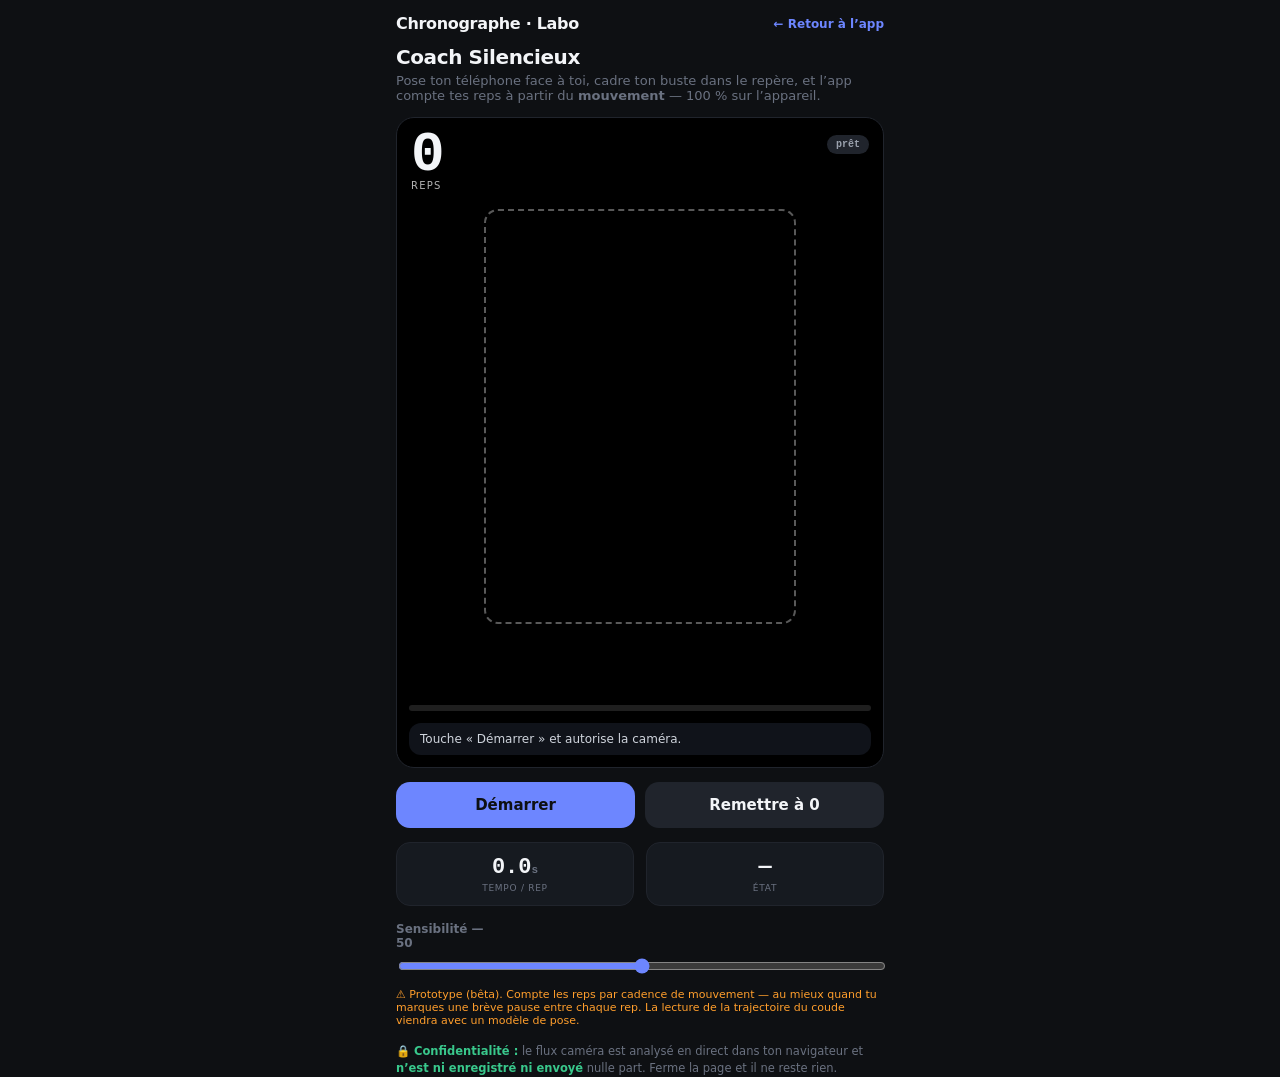
==== proto/coach-silencieux.html @ 51d2905a "Incrément 3 : calibration du RIR, wake lock au repos, prototype Coach Silencieux Troisième lot (R&D " ====
<!DOCTYPE html>
<html lang="fr">
<head>
<meta charset="utf-8">
<meta name="viewport" content="width=device-width, initial-scale=1, viewport-fit=cover, maximum-scale=1">
<meta name="theme-color" content="#0E1013">
<title>Coach Silencieux — prototype</title>
<style>
  :root{
    --ink:#F3F5F8;--mut:#6a7180;--line:#20242c;--card:#161A20;--bg:#0E1013;
    --signal:#6D86FF;--volt:#C6F135;--amber:#FF9E2C;--good:#39C88C;
    --mono:ui-monospace,"SF Mono",Menlo,"JetBrains Mono",monospace;
    --sans:-apple-system,BlinkMacSystemFont,"Segoe UI",Roboto,system-ui,sans-serif;
  }
  *{box-sizing:border-box;}
  html,body{margin:0;height:100%;}
  body{background:var(--bg);color:var(--ink);font-family:var(--sans);
    padding:calc(env(safe-area-inset-top,0px) + 14px) 16px calc(env(safe-area-inset-bottom,0px) + 16px);
    max-width:520px;margin:0 auto;-webkit-font-smoothing:antialiased;}
  .top{display:flex;align-items:center;justify-content:space-between;margin-bottom:12px;}
  .brand{font-weight:800;letter-spacing:-.02em;}
  .pill{font-family:var(--mono);font-size:10px;font-weight:700;background:#20242c;color:#9aa1ad;padding:4px 9px;border-radius:999px;}
  .pill.live{background:color-mix(in srgb,var(--good) 20%,transparent);color:var(--good);}
  h1{font-size:20px;margin:0 0 4px;letter-spacing:-.02em;}
  .lead{color:var(--mut);font-size:13px;margin:0 0 14px;}
  .stage{position:relative;border-radius:18px;overflow:hidden;background:#000;aspect-ratio:3/4;border:1px solid var(--line);}
  video{position:absolute;inset:0;width:100%;height:100%;object-fit:cover;transform:scaleX(-1);}
  .roi{position:absolute;left:18%;top:14%;width:64%;height:64%;border:2px dashed rgba(255,255,255,.35);border-radius:14px;pointer-events:none;}
  .count{position:absolute;top:12px;left:14px;z-index:2;}
  .count .n{font-family:var(--mono);font-size:56px;font-weight:700;line-height:.9;text-shadow:0 2px 10px rgba(0,0,0,.6);}
  .count .l{font-size:10px;letter-spacing:.12em;text-transform:uppercase;color:rgba(255,255,255,.7);}
  .lp{position:absolute;top:14px;right:14px;z-index:2;}
  .cue{position:absolute;left:12px;right:12px;bottom:12px;z-index:2;background:rgba(20,24,32,.82);backdrop-filter:blur(6px);
    border-radius:12px;padding:9px 11px;font-size:12px;color:#cfd4dc;}
  .motion{position:absolute;left:12px;right:12px;bottom:56px;height:6px;border-radius:3px;background:rgba(255,255,255,.12);overflow:hidden;z-index:2;}
  .motion i{display:block;height:100%;width:0;background:var(--signal);transition:width .06s linear;}
  .msg{position:absolute;inset:0;display:flex;align-items:center;justify-content:center;text-align:center;padding:24px;color:var(--mut);font-size:14px;z-index:3;}
  .controls{display:flex;gap:10px;margin-top:14px;}
  .btn{flex:1;border:0;border-radius:14px;padding:14px;font-weight:800;font-size:15px;font-family:inherit;cursor:pointer;background:#20242c;color:var(--ink);}
  .btn.primary{background:var(--signal);color:#0E1013;}
  .btn.volt{background:var(--volt);color:#2b3400;}
  .row{display:flex;gap:12px;margin-top:14px;}
  .card{flex:1;background:var(--card);border:1px solid var(--line);border-radius:14px;padding:12px;text-align:center;}
  .card .v{font-family:var(--mono);font-weight:700;font-size:22px;}
  .card .k{font-size:9px;letter-spacing:.08em;text-transform:uppercase;color:var(--mut);margin-top:3px;}
  .field{margin-top:16px;}
  .field span{display:block;font-size:12px;font-weight:700;color:var(--mut);margin-bottom:6px;}
  input[type=range]{width:100%;accent-color:var(--signal);}
  .note{margin-top:16px;font-size:11.5px;color:var(--mut);line-height:1.5;}
  .note b{color:var(--good);}
  a.back{color:var(--signal);font-size:12px;text-decoration:none;font-weight:700;}
  .disc{font-size:11px;color:var(--amber);margin-top:10px;}
  :focus-visible{outline:3px solid var(--signal);outline-offset:2px;}
</style>
</head>
<body>
  <div class="top">
    <div class="brand">Chronographe · Labo</div>
    <a class="back" href="../index.html">← Retour à l’app</a>
  </div>
  <h1>Coach Silencieux</h1>
  <p class="lead">Pose ton téléphone face à toi, cadre ton buste dans le repère, et l’app compte tes reps à partir du <b>mouvement</b> — 100 % sur l’appareil.</p>

  <div class="stage" id="stage">
    <video id="video" playsinline muted></video>
    <div class="roi"></div>
    <div class="count"><div class="n" id="reps">0</div><div class="l">reps</div></div>
    <div class="lp"><span class="pill" id="pill">prêt</span></div>
    <div class="motion"><i id="motionbar"></i></div>
    <div class="cue" id="cue">Touche « Démarrer » et autorise la caméra.</div>
    <div class="msg" id="msg" hidden></div>
  </div>

  <div class="controls">
    <button class="btn primary" id="toggle">Démarrer</button>
    <button class="btn" id="reset">Remettre à 0</button>
  </div>

  <div class="row">
    <div class="card"><div class="v" id="tempo">0.0<span style="font-size:11px;color:var(--mut)">s</span></div><div class="k">Tempo / rep</div></div>
    <div class="card"><div class="v" id="active">—</div><div class="k">État</div></div>
  </div>

  <div class="field">
    <span>Sensibilité — <span id="sensval">50</span></span>
    <input type="range" id="sens" min="5" max="95" value="50">
  </div>

  <p class="disc">⚠︎ Prototype (bêta). Compte les reps par cadence de mouvement — au mieux quand tu marques une brève pause entre chaque rep. La lecture de la trajectoire du coude viendra avec un modèle de pose.</p>
  <p class="note"><b>🔒 Confidentialité :</b> le flux caméra est analysé en direct dans ton navigateur et <b>n’est ni enregistré ni envoyé</b> nulle part. Ferme la page et il ne reste rien.</p>

<script>
(function(){
  const $ = id => document.getElementById(id);
  const video=$('video'), pill=$('pill'), cue=$('cue'), msg=$('msg'),
        repsEl=$('reps'), bar=$('motionbar'), tempoEl=$('tempo'), activeEl=$('active'),
        sens=$('sens'), sensval=$('sensval'), toggle=$('toggle'), resetBtn=$('reset');

  let stream=null, running=false, raf=null;
  const proc=document.createElement('canvas'); proc.width=96; proc.height=128;
  const pctx=proc.getContext('2d',{willReadFrequently:true});
  let prev=null, ema=0, reps=0, phase='still', lastRepAt=0, phaseStart=0, lastTempo=0;

  function showMsg(t){ msg.hidden=false; msg.textContent=t; }
  function hideMsg(){ msg.hidden=true; }

  async function start(){
    try{
      stream=await navigator.mediaDevices.getUserMedia({video:{facingMode:'environment',width:{ideal:640}},audio:false});
      video.srcObject=stream; await video.play();
      running=true; hideMsg(); pill.textContent='en cours'; pill.classList.add('live');
      cue.textContent='Cadre ton buste dans le repère et fais tes reps.';
      toggle.textContent='Pause'; prev=null; loop();
    }catch(e){
      showMsg('Caméra indisponible ou refusée. Autorise l’accès caméra dans ton navigateur, puis réessaie. ('+(e && e.name || e)+')');
    }
  }
  function stop(){
    running=false; if(raf) cancelAnimationFrame(raf);
    if(stream){ stream.getTracks().forEach(t=>t.stop()); stream=null; }
    pill.textContent='en pause'; pill.classList.remove('live'); toggle.textContent='Reprendre';
    activeEl.textContent='—'; bar.style.width='0%';
  }

  function loop(){
    if(!running) return;
    raf=requestAnimationFrame(loop);
    if(video.readyState<2) return;
    pctx.drawImage(video,0,0,proc.width,proc.height);
    const img=pctx.getImageData(0,0,proc.width,proc.height).data;
    // ROI centrale (64% central) en niveaux de gris
    let sum=0, count=0;
    const x0=proc.width*0.18|0, x1=proc.width*0.82|0, y0=proc.height*0.14|0, y1=proc.height*0.78|0;
    const gray=new Float32Array(proc.width*proc.height);
    for(let y=y0;y<y1;y++) for(let x=x0;x<x1;x++){
      const i=(y*proc.width+x)*4;
      const g=(img[i]*0.3+img[i+1]*0.59+img[i+2]*0.11);
      gray[y*proc.width+x]=g;
      if(prev){ sum+=Math.abs(g-prev[y*proc.width+x]); count++; }
    }
    prev=gray;
    if(!count){ return; }
    const motion=sum/count/255; // 0..~1
    ema=ema*0.6+motion*0.4;
    const level=Math.min(1,ema*6);
    bar.style.width=(level*100).toFixed(0)+'%';

    // seuils dérivés de la sensibilité
    const s=+sens.value/100;                 // 0.05..0.95
    const hi=0.10*(1-s)+0.015;               // sensible => seuil bas
    const lo=hi*0.5;
    const now=performance.now();

    if(phase==='still' && ema>hi){
      phase='moving'; phaseStart=now; activeEl.textContent='mouvement';
    } else if(phase==='moving' && ema<lo){
      phase='still'; activeEl.textContent='repos';
      // une rep = une salve de mouvement, si assez espacée (anti-rebond 350ms)
      if(now-lastRepAt>350){
        reps++; lastTempo=(now-phaseStart)/1000; lastRepAt=now;
        repsEl.textContent=reps; tempoEl.innerHTML=lastTempo.toFixed(1)+'<span style="font-size:11px;color:var(--mut)">s</span>';
        if(navigator.vibrate) navigator.vibrate(20);
        pill.textContent=reps+' reps';
      }
    }
  }

  toggle.addEventListener('click',()=>{ running?stop():start(); });
  resetBtn.addEventListener('click',()=>{ reps=0; repsEl.textContent='0'; tempoEl.innerHTML='0.0<span style="font-size:11px;color:var(--mut)">s</span>'; pill.textContent=running?'en cours':'prêt'; });
  sens.addEventListener('input',()=>{ sensval.textContent=sens.value; });
  window.addEventListener('pagehide',stop);

  if(!navigator.mediaDevices||!navigator.mediaDevices.getUserMedia){
    showMsg('Ce navigateur ne donne pas accès à la caméra. Essaie Safari (iOS) ou Chrome, en HTTPS.');
    toggle.disabled=true;
  }
})();
</script>
</body>
</html>
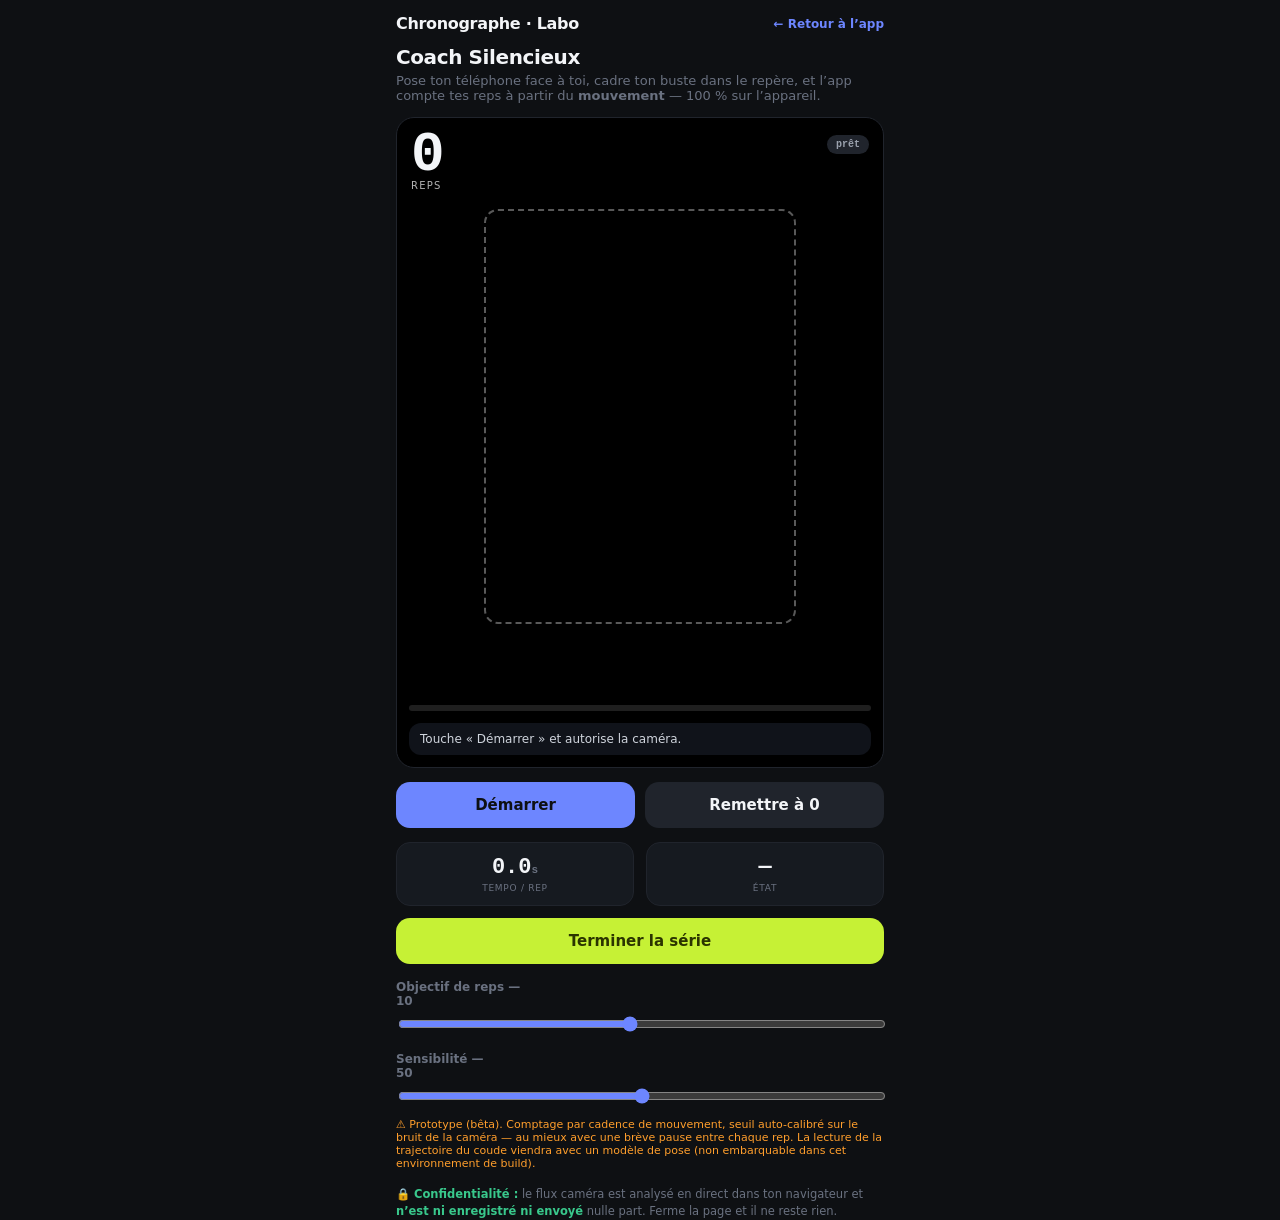
==== commit 96e14bb7: "Coach Silencieux : détecteur auto-calibré + objectif de reps + journal de séries Amélioration du pro" ====
--- a/proto/coach-silencieux.html
+++ b/proto/coach-silencieux.html
@@ -81,12 +81,25 @@
     <div class="card"><div class="v" id="active">—</div><div class="k">État</div></div>
   </div>
 
+  <div class="controls" style="margin-top:12px">
+    <button class="btn volt" id="endset">Terminer la série</button>
+  </div>
+
+  <div class="field">
+    <span>Objectif de reps — <span id="tgtval">10</span></span>
+    <input type="range" id="tgt" min="1" max="20" value="10">
+  </div>
   <div class="field">
     <span>Sensibilité — <span id="sensval">50</span></span>
     <input type="range" id="sens" min="5" max="95" value="50">
   </div>
 
-  <p class="disc">⚠︎ Prototype (bêta). Compte les reps par cadence de mouvement — au mieux quand tu marques une brève pause entre chaque rep. La lecture de la trajectoire du coude viendra avec un modèle de pose.</p>
+  <div id="sets" hidden>
+    <div style="font-size:11px;font-weight:800;letter-spacing:.12em;text-transform:uppercase;color:var(--mut);margin:14px 0 8px">Séries de la session</div>
+    <div id="setlist"></div>
+  </div>
+
+  <p class="disc">⚠︎ Prototype (bêta). Comptage par cadence de mouvement, seuil auto-calibré sur le bruit de la caméra — au mieux avec une brève pause entre chaque rep. La lecture de la trajectoire du coude viendra avec un modèle de pose (non embarquable dans cet environnement de build).</p>
   <p class="note"><b>🔒 Confidentialité :</b> le flux caméra est analysé en direct dans ton navigateur et <b>n’est ni enregistré ni envoyé</b> nulle part. Ferme la page et il ne reste rien.</p>
 
 <script>
@@ -94,23 +107,27 @@
   const $ = id => document.getElementById(id);
   const video=$('video'), pill=$('pill'), cue=$('cue'), msg=$('msg'),
         repsEl=$('reps'), bar=$('motionbar'), tempoEl=$('tempo'), activeEl=$('active'),
-        sens=$('sens'), sensval=$('sensval'), toggle=$('toggle'), resetBtn=$('reset');
+        sens=$('sens'), sensval=$('sensval'), toggle=$('toggle'), resetBtn=$('reset'),
+        tgt=$('tgt'), tgtval=$('tgtval'), endset=$('endset'), setsBox=$('sets'), setlist=$('setlist');
 
   let stream=null, running=false, raf=null;
   const proc=document.createElement('canvas'); proc.width=96; proc.height=128;
   const pctx=proc.getContext('2d',{willReadFrequently:true});
-  let prev=null, ema=0, reps=0, phase='still', lastRepAt=0, phaseStart=0, lastTempo=0;
-
-  function showMsg(t){ msg.hidden=false; msg.textContent=t; }
-  function hideMsg(){ msg.hidden=true; }
+  let prev=null, ema=0, floor=0, reps=0, tempoSum=0, phase='still',
+      lastRepAt=0, phaseStart=0, calibUntil=0, doneSets=[];
+
+  const showMsg=t=>{ msg.hidden=false; msg.textContent=t; };
+  const hideMsg=()=>{ msg.hidden=true; };
+  const setTempo=v=>{ tempoEl.innerHTML=v.toFixed(1)+'<span style="font-size:11px;color:var(--mut)">s</span>'; };
 
   async function start(){
     try{
       stream=await navigator.mediaDevices.getUserMedia({video:{facingMode:'environment',width:{ideal:640}},audio:false});
       video.srcObject=stream; await video.play();
-      running=true; hideMsg(); pill.textContent='en cours'; pill.classList.add('live');
-      cue.textContent='Cadre ton buste dans le repère et fais tes reps.';
-      toggle.textContent='Pause'; prev=null; loop();
+      running=true; hideMsg(); pill.textContent='calibration…'; pill.classList.add('live');
+      cue.textContent='Reste immobile un instant, je calibre le bruit de la caméra…';
+      toggle.textContent='Pause'; prev=null; floor=0; ema=0; calibUntil=performance.now()+1300;
+      loop();
     }catch(e){
       showMsg('Caméra indisponible ou refusée. Autorise l’accès caméra dans ton navigateur, puis réessaie. ('+(e && e.name || e)+')');
     }
@@ -119,7 +136,15 @@
     running=false; if(raf) cancelAnimationFrame(raf);
     if(stream){ stream.getTracks().forEach(t=>t.stop()); stream=null; }
     pill.textContent='en pause'; pill.classList.remove('live'); toggle.textContent='Reprendre';
-    activeEl.textContent='—'; bar.style.width='0%';
+    activeEl.textContent='—'; bar.style.width='0%'; phase='still';
+  }
+
+  function addRep(now){
+    reps++; const tmp=(now-phaseStart)/1000; tempoSum+=tmp;
+    repsEl.textContent=reps; setTempo(tmp); pill.textContent=reps+' reps';
+    const target=+tgt.value;
+    if(reps===target){ if(navigator.vibrate) navigator.vibrate([60,40,120]); pill.textContent='objectif ✓'; document.getElementById('stage').style.outline='3px solid var(--volt)'; setTimeout(()=>document.getElementById('stage').style.outline='',500); }
+    else if(navigator.vibrate) navigator.vibrate(20);
   }
 
   function loop(){
@@ -128,9 +153,8 @@
     if(video.readyState<2) return;
     pctx.drawImage(video,0,0,proc.width,proc.height);
     const img=pctx.getImageData(0,0,proc.width,proc.height).data;
-    // ROI centrale (64% central) en niveaux de gris
+    const x0=proc.width*0.18|0, x1=proc.width*0.82|0, y0=proc.height*0.14|0, y1=proc.height*0.78|0;
     let sum=0, count=0;
-    const x0=proc.width*0.18|0, x1=proc.width*0.82|0, y0=proc.height*0.14|0, y1=proc.height*0.78|0;
     const gray=new Float32Array(proc.width*proc.height);
     for(let y=y0;y<y1;y++) for(let x=x0;x<x1;x++){
       const i=(y*proc.width+x)*4;
@@ -139,35 +163,48 @@
       if(prev){ sum+=Math.abs(g-prev[y*proc.width+x]); count++; }
     }
     prev=gray;
-    if(!count){ return; }
-    const motion=sum/count/255; // 0..~1
+    if(!count) return;
+    const motion=sum/count/255;
     ema=ema*0.6+motion*0.4;
-    const level=Math.min(1,ema*6);
-    bar.style.width=(level*100).toFixed(0)+'%';
-
-    // seuils dérivés de la sensibilité
-    const s=+sens.value/100;                 // 0.05..0.95
-    const hi=0.10*(1-s)+0.015;               // sensible => seuil bas
-    const lo=hi*0.5;
+
+    // Plancher de bruit adaptatif : descend vite, remonte lentement.
+    if(floor===0) floor=ema;
+    floor = ema<floor ? ema : floor + (ema-floor)*0.01;
+
     const now=performance.now();
+    if(now<calibUntil){ activeEl.textContent='calibration'; bar.style.width='0%'; return; }
+    if(pill.textContent==='calibration…'){ pill.textContent=reps+' reps'; cue.textContent='Cadre ton buste dans le repère et fais tes reps.'; }
+
+    // Marge au-dessus du plancher, pilotée par la sensibilité (sensible => marge faible).
+    const s=+sens.value/100;
+    const margin=0.018*(1.25-s)+0.004;
+    const hi=floor+margin, lo=floor+margin*0.4;
+    bar.style.width=(Math.min(1,(ema-floor)/(margin*2))*100).toFixed(0)+'%';
 
     if(phase==='still' && ema>hi){
       phase='moving'; phaseStart=now; activeEl.textContent='mouvement';
     } else if(phase==='moving' && ema<lo){
       phase='still'; activeEl.textContent='repos';
-      // une rep = une salve de mouvement, si assez espacée (anti-rebond 350ms)
-      if(now-lastRepAt>350){
-        reps++; lastTempo=(now-phaseStart)/1000; lastRepAt=now;
-        repsEl.textContent=reps; tempoEl.innerHTML=lastTempo.toFixed(1)+'<span style="font-size:11px;color:var(--mut)">s</span>';
-        if(navigator.vibrate) navigator.vibrate(20);
-        pill.textContent=reps+' reps';
-      }
-    }
+      // rep valide : salve d'au moins 120 ms, espacée d'au moins 300 ms de la précédente.
+      if(now-phaseStart>120 && now-lastRepAt>300){ lastRepAt=now; addRep(now); }
+    }
+  }
+
+  function endSet(){
+    if(reps>0){
+      const avg=reps?tempoSum/reps:0;
+      doneSets.push({reps,avg});
+      setsBox.hidden=false;
+      setlist.innerHTML=doneSets.map((s,i)=>`<div class="card" style="text-align:left;display:flex;justify-content:space-between;align-items:center;margin-bottom:8px"><span style="font-weight:800">Série ${i+1}</span><span class="v" style="font-size:16px">${s.reps} reps</span><span class="k" style="margin:0">tempo ${s.avg.toFixed(1)}s</span></div>`).join('');
+    }
+    reps=0; tempoSum=0; phase='still'; repsEl.textContent='0'; setTempo(0); pill.textContent=running?'0 reps':'prêt';
   }
 
   toggle.addEventListener('click',()=>{ running?stop():start(); });
-  resetBtn.addEventListener('click',()=>{ reps=0; repsEl.textContent='0'; tempoEl.innerHTML='0.0<span style="font-size:11px;color:var(--mut)">s</span>'; pill.textContent=running?'en cours':'prêt'; });
+  resetBtn.addEventListener('click',()=>{ reps=0; tempoSum=0; repsEl.textContent='0'; setTempo(0); pill.textContent=running?'0 reps':'prêt'; });
+  endset.addEventListener('click',endSet);
   sens.addEventListener('input',()=>{ sensval.textContent=sens.value; });
+  tgt.addEventListener('input',()=>{ tgtval.textContent=tgt.value; });
   window.addEventListener('pagehide',stop);
 
   if(!navigator.mediaDevices||!navigator.mediaDevices.getUserMedia){
